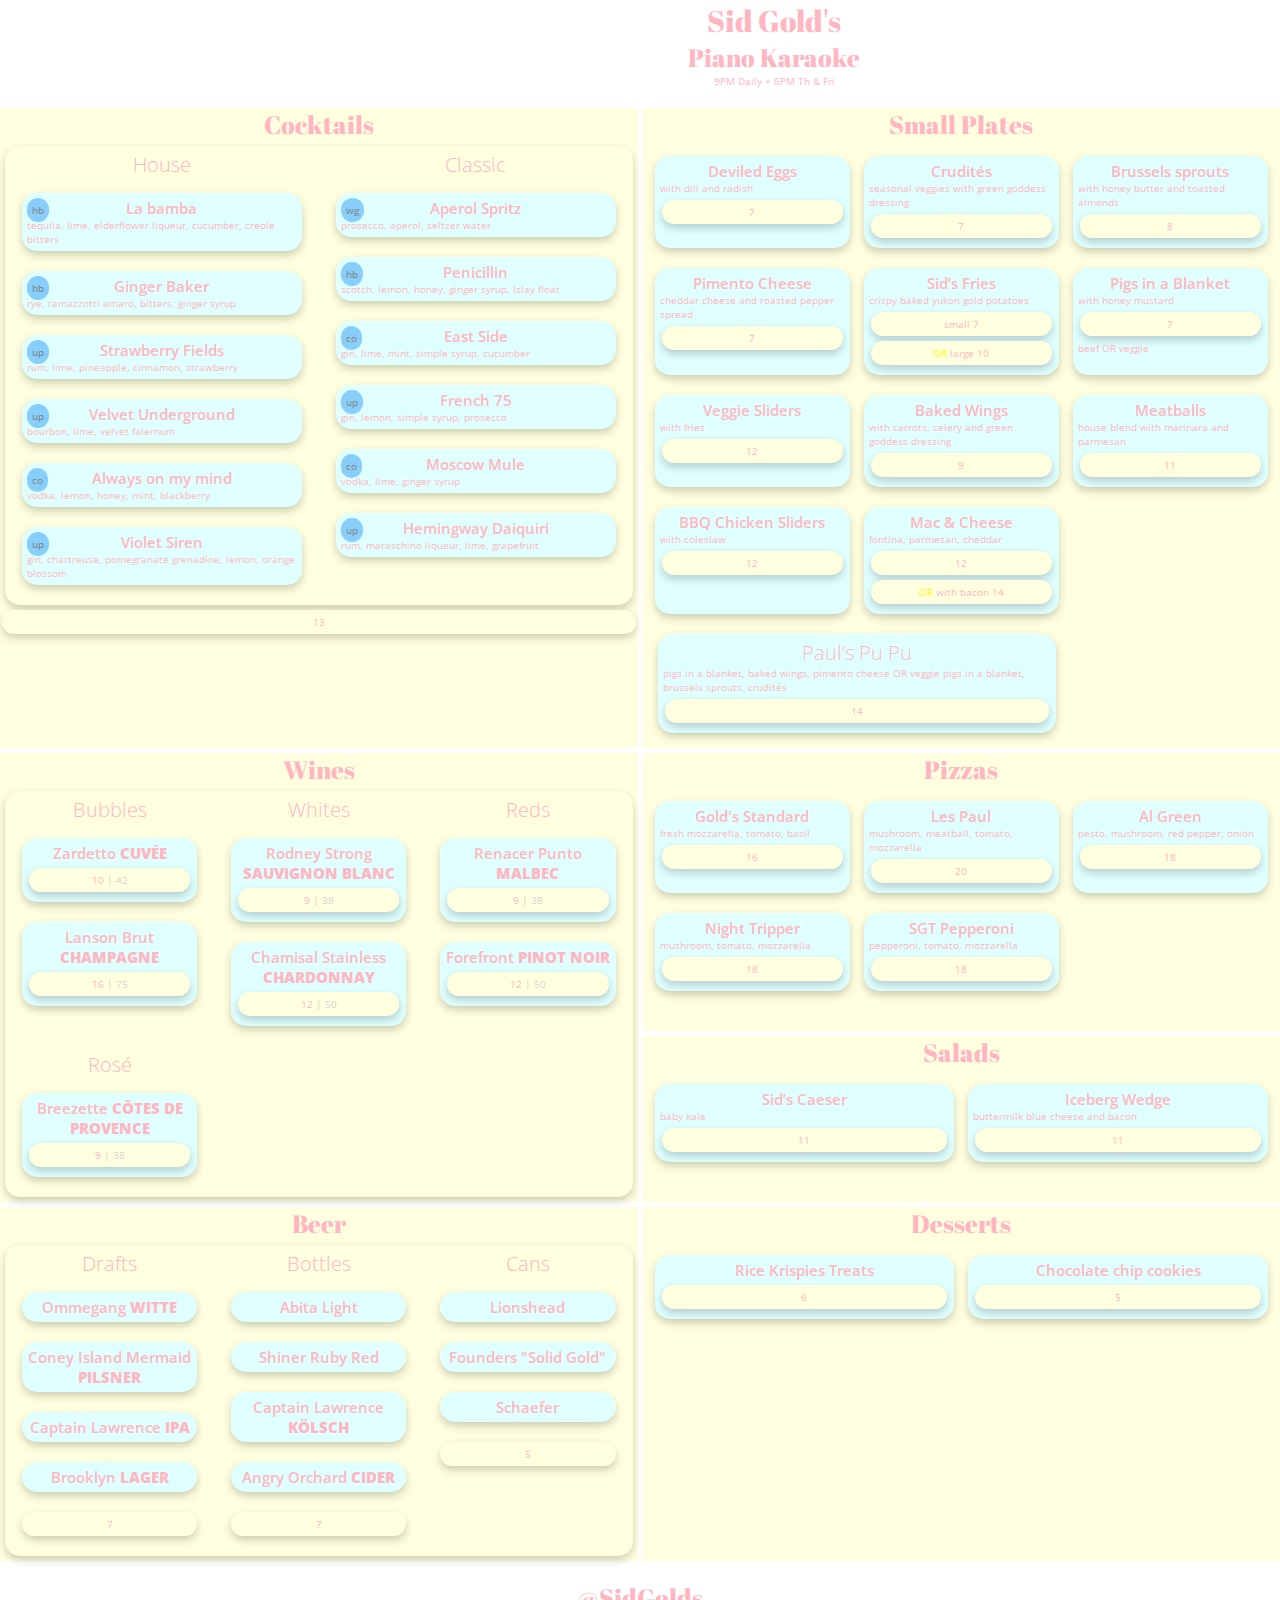
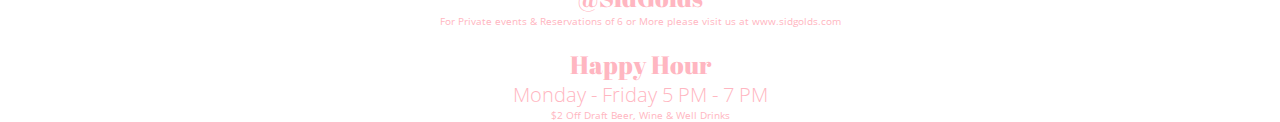
==== Sid.html @ 3a6e5de7 "first draft" ====
<!DOCTYPE html>
<html lang="en" dir="ltr">

<head>
  <meta charset="utf-8">
  <title>Menu</title>
  <link href="https://fonts.googleapis.com/css?family=Abril+Fatface|Open+Sans:300,300i,400,400i,600,600i,700,700i,800,800i" rel="stylesheet">
  <link href="color.css" rel="stylesheet" type="text/css">
  <link href="style.css" rel="stylesheet" type="text/css">
  <link href="layout.css" rel="stylesheet" type="text/css">
</head>


<body>

  <header id="header">
    <h1>Sid Gold's</h1>
    <h2>Piano Karaoke</h2>
    <p>9PM Daily + 6PM Th & Fri</p>
  </header>

  <main id="menu">
    <article id="cocktails">
      <h2>Cocktails</h2>
      <div class="items">
      <article id="house-cocktails">
        <h3>House</h3>
        <article class="items">
          <div class="cocktail highball">
            <h4>La bamba</h4>
            <p>tequila, lime, elderflower liqueur, cucumber, creole bitters</p>
          </div>
          <div class="cocktail highball">
            <h4>Ginger Baker</h4>
            <p>rye, ramazzotti amaro, bitters, ginger syrup</p>
          </div>
          <div class="cocktail up">
            <h4>Strawberry Fields</h4>
            <p>rum, lime, pineapple, cinnamon, strawberry</p>
          </div>
          <div class="cocktail up">
            <h4>Velvet Underground</h4>
            <p>bourbon, lime, velvet falernum</p>
          </div>
          <div class="cocktail collins">
            <h4>Always on my mind</h4>
            <p>vodka, lemon, honey, mint, blackberry</p>
          </div>
          <div class="cocktail up">
            <h4>Violet Siren</h4>
            <p>gin, chartreuse, pomegranate grenadine, lemon, orange blossom</p>
          </div>
        </article>
      </article>
      <article id="classic-cocktails">
        <h3>Classic</h3>
        <article class="items">
          <div class="cocktail wine-glass">
            <h4>Aperol Spritz</h4>
            <p>prosecco, aperol, seltzer water</p>
          </div>
          <div class="cocktail highball">
            <h4>Penicillin</h4>
            <p>scotch, lemon, honey, ginger syrup, Islay float</p>
          </div>
          <div class="cocktail collins">
            <h4>East Side</h4>
            <p>gin, lime, mint, simple syrup, cucumber</p>
          </div>
          <div class="cocktail up">
            <h4>French 75</h4>
            <p>gin, lemon, simple syrup, prosecco</p>
          </div>
          <div class="cocktail collins">
            <h4>Moscow Mule</h4>
            <p>vodka, lime, ginger syrup</p>
          </div>
          <div class="cocktail up">
            <h4>Hemingway Daiquiri</h4>
            <p>rum, maraschino liqueur, lime, grapefruit</p>
          </div>
        </article>
      </article>
    </div>
    <p class="price">13</p>
    </article>

    <article id="wines">
      <h2>Wines</h2>
      <div class="items">
      <article id="bubbles">
        <h3>Bubbles</h3>
        <article class="items">
          <div class="wine">
            <h4>Zardetto <span class="wine-type">Cuvée</span></h4>
            <p class="price">10<span class="bottle-price">42</span></p>
          </div>
          <div class="wine">
            <h4>Lanson Brut <span class="wine-type">Champagne</span></h4>
            <p class="price">16<span class="bottle-price">75</span></p>
          </div>
        </article>
      </article>
      <article id="whites">
        <h3>Whites</h3>
        <article class="items">
          <div class="wine">
            <h4>Rodney Strong <span class="wine-type">Sauvignon Blanc</span></h4>
            <p class="price">9<span class="bottle-price">38</span></p>
          </div>
          <div class="wine">
            <h4>Chamisal Stainless <span class="wine-type">Chardonnay</span></h4>
            <p class="price">12<span class="bottle-price">50</span></p>
          </div>
        </article>
      </article>
      <article id="reds">
        <h3>Reds</h3>
        <article class="items">
          <div class="wine">
            <h4>Renacer Punto <span class="wine-type">Malbec</span></h4>
            <p class="price">9<span class="bottle-price">38</span></p>
          </div>
          <div class="wine">
            <h4>Forefront <span class="wine-type">Pinot Noir</span></h4>
            <p class="price">12<span class="bottle-price">50</span></p>
          </div>
        </article>
      </article>
      <article id="roses">
        <h3>Rosé</h3>
        <article class="items">
          <div class="wine">
            <h4>Breezette <span class="wine-type">Côtes de Provence</span></h4>
            <p class="price">9<span class="bottle-price">38</span></p>
          </div>
        </article>
      </article>
    </div>
    </article>

    <article id="beers">
      <h2>Beer</h2>
      <div class="items">
      <article id="drafts">
        <h3>Drafts</h3>
        <article class="items">
          <div class="beer">
            <h4>Ommegang <span class="beer-type">Witte</span></h4>
          </div>
          <div class="beer">
            <h4>Coney Island Mermaid <span class="beer-type">Pilsner</span></h4>
          </div>
          <div class="beer">
            <h4>Captain Lawrence <span class="beer-type">IPA</span></h4>
          </div>
          <div class="beer">
            <h4>Brooklyn <span class="beer-type">Lager</span></h4>
          </div>
          <p class="price">7</p>
        </article>
      </article>
      <article id="bottles">
        <h3>Bottles</h3>
        <article class="items">
          <div class="beer">
            <h4>Abita Light</h4>
          </div>
          <div class="beer">
            <h4>Shiner Ruby Red</h4>
          </div>
          <div class="beer">
            <h4>Captain Lawrence <span class="beer-type">Kölsch</span></h4>
          </div>
          <div class="beer">
            <h4>Angry Orchard <span class="beer-type">Cider</span></h4>
          </div>
          <p class="price">7</p>
        </article>
      </article>
      <article id="cans">
        <h3>Cans</h3>
        <article class="items">
          <div class="beer">
            <h4>Lionshead</h4>
          </div>
          <div class="beer">
            <h4>Founders "Solid Gold"</h4>
          </div>
          <div class="beer">
            <h4>Schaefer</h4>
          </div>
          <p class="price">5</p>
        </article>
      </article>
    </div>
    </article>

    <article id="small-plates">
      <h2>Small Plates</h2>
      <article class="items">
        <div class="food">
          <h4>Deviled Eggs</h4>
          <p>with dill and radish</p>
          <p class="price">7</p>
        </div>
        <div class="food">
          <h4>Crudités</h4>
          <p>seasonal veggies with green goddess dressing</p>
          <p class="price">7</p>
        </div>
        <div class="food">
          <h4>Brussels sprouts</h4>
          <p>with honey butter and toasted almonds</p>
          <p class="price">8</p>
        </div>
        <div class="food">
          <h4>Pimento Cheese</h4>
          <p>cheddar cheese and roasted pepper spread</p>
          <p class="price">7</p>
        </div>
        <div class="food">
          <h4>Sid’s Fries</h4>
          <p>crispy baked yukon gold potatoes</p>
          <p class="price">small 7</p>
          <p class="price">large 10</p>
        </div>
        <div class="food">
          <h4>Pigs in a Blanket</h4>
          <p>with honey mustard</p>
          <p class="price">7</p>
          <p>beef OR veggie</p>
        </div>
        <div class="food">
          <h4>Veggie Sliders</h4>
          <p>with fries</p>
          <p class="price">12</p>
        </div>
        <div class="food">
          <h4>Baked Wings</h4>
          <p>with carrots, celery and green goddess dressing</p>
          <p class="price">9</p>
        </div>
        <div class="food">
          <h4>Meatballs</h4>
          <p>house blend with marinara and parmesan</p>
          <p class="price">11</p>
        </div>
        <div class="food">
          <h4>BBQ Chicken Sliders</h4>
          <p>with coleslaw</p>
          <p class="price">12</p>
        </div>
        <div class="food">
          <h4>Mac & Cheese</h4>
          <p>fontina, parmesan, cheddar</p>
          <p class="price">12</p>
          <p class="price">with bacon 14</p>
        </div>

        <div id="pupu">
          <h3>Paul’s Pu Pu</h3>
          <p>pigs in a blanket, baked wings, pimento cheese OR veggie pigs in a blanket, brussels sprouts, crudités</p>
          <p class="price">14</p>
        </div>
    </article>


    </article>

    <article id="pizzas">
      <h2>Pizzas</h2>
      <article class="items">
        <div class="pizza">
          <h4>Gold's Standard</h4>
          <p>fresh mozzarella, tomato, basil</p>
          <p class="price">16</p>
        </div>
        <div class="pizza">
          <h4>Les Paul</h4>
          <p>mushroom, meatball, tomato, mozzarella</p>
          <p class="price">20</p>
        </div>
        <div class="pizza">
          <h4>Al Green</h4>
          <p>pesto, mushroom, red pepper, onion</p>
          <p class="price">18</p>
        </div>
        <div class="pizza">
          <h4>Night Tripper</h4>
          <p>mushroom, tomato, mozzarella</p>
          <p class="price">18</p>
        </div>
        <div class="pizza">
          <h4>SGT Pepperoni</h4>
          <p>pepperoni, tomato, mozzarella</p>
          <p class="price">18</p>
        </div>
      </article>
    </article>

    <article id="salads">
      <h2>Salads</h2>
      <article class="items">
        <div class="salad">
          <h4>Sid’s Caeser</h4>
          <p>baby kale</p>
          <p class="price">11</p>
        </div>
        <div class="salad">
          <h4>Iceberg Wedge</h4>
          <p>buttermilk blue cheese and bacon</p>
          <p class="price">11</p>
        </div>
      </article>
    </article>

    <article id="desserts">
      <h2>Desserts</h2>
      <article class="items">
        <div class="dessert">
          <h4>Rice Krispies Treats</h4>
          <p class="price">6</p>
        </div>
        <div class="dessert">
          <h4>Chocolate chip cookies</h4>
          <p class="price">5</p>
        </div>
      </article>
    </article>
  </main>


  <aside id="happy-hour">
    <h2>Happy Hour</h2>
    <h3>Monday - Friday 5 PM - 7 PM</h3>
    <p>$2 Off Draft Beer, Wine & Well Drinks</p>
  </aside>
  <footer id="info">
    <h2>@SidGolds</h2>
    <p>For Private events & Reservations of 6 or More please visit us at www.sidgolds.com</p>
  </footer>
</body>

</html>
---- color.css ----
h1, h2, h3, h4, h5, h6, p {
  color: lightpink;
}
#menu>article {
  background: lightyellow;
}

.items {
background: lightyellow;
}
div {
  background: lightcyan;
}
.price {
  background: lightyellow;
}
.price+.price::before {
  color: yellow;
}
.bottle-price {
  color: lightgrey;
}
.items {
  color: gray;
}
.cocktail::before {
  background: lightskyblue;
}
div, .price {
  border-radius: 15px;
  box-shadow: 0 4px 8px 0 rgba(0, 0, 0, 0.2);
  transition: 0.3s;
}
div:hover {
  box-shadow: 0 8px 16px 0 rgba(0, 0, 0, 0.2);
}
---- style.css ----
* {
  padding: 0;
  margin: 0;
}
html {
  box-sizing: border-box;
}
h1, h2, h3, h4, h5, h6 {
  font-size: 100%;
  font-weight: normal;
  text-align: center;
}
*, *:before, *:after {
  box-sizing: inherit;
}
h1 {
  font-size: 3em;
  font-family: 'Abril Fatface', cursive;
}
h2 {
  font-size: 2.5em;
  font-family: 'Abril Fatface', cursive;
}
h3 {
  font-size: 2em;
  font-family: 'Open Sans', sans-serif;
  font-weight: 100;
}
h4 {
  font-size: 1.5em;
  font-family: 'Open Sans', sans-serif;
  font-weight: 600;
}

body {
  font-size: 10px;
  font-family: 'Open Sans', sans-serif;
}
#logo {
  grid-area: logo;
  background-image: url("http://sidgolds.com/wp-content/uploads/2015/06/sidgold_logo_ret.png");
  background-size: 100% auto;
  background-repeat: no-repeat;
}

header, footer, aside {
  text-align: center;
  /* margin: 2em;
  padding: 1em; */
}

.price {
  text-align: center;
}
.items, #pupu {
  border-radius: 15px;
  padding: .5em;
  margin: .5em;
}
div, .price {
  padding: .5em;
  margin: .5em .2em;
}
.price+.price::before {
  content: "OR ";
}
.bottle-price {
}
.bottle-price::before {
  content: " | ";
}
.wine-type, .beer-type {
  text-transform: uppercase;
  font-weight: 800;
}
.up::before {
  content: "up";
}
.collins::before {
  content: "co";
}
.highball::before {
  content: "hb";
}
.wine-glass::before {
  content: "wg";
}
.cocktail::before {
  padding: .5em;
  border-radius: 25px;
  position: absolute;
}
---- layout.css ----
body, main, .items {
  display: grid;
}
body {
  grid-gap: 2em;
  grid-template-columns: auto;
  grid-auto-rows: auto;
  /* grid-auto-rows: minmax(100px, auto); */
  grid-template-columns: 1fr 2fr 2fr;
  grid-template-areas: "logo header header" "menu menu menu" "info info info" "happy-hour happy-hour happy-hour";
}
#header {
  grid-area: header;
}
#info {
  grid-area: info;
}
#happy-hour {
  grid-area: happy-hour;
}
#wines {
  grid-area: wines
}
#cocktails {
  grid-area: cocktails;
}
#beers {
  grid-area: beers
}

#small-plates {
  grid-area: food
}

#pizzas {
  grid-area: pizzas
}

#salads {
  grid-area: salads
}

#desserts {
  grid-area: desserts

}

#menu {
  grid-area: menu;
  /* grid-auto-rows: minmax(100px, auto); */
  justify-content: space-around;
  grid-gap: .5em;
  grid-template-columns: repeat(2, 1fr);
  grid-template-areas: "cocktails food"
                        "wines pizzas"
                        "wines salads"
                        "beers desserts";
  /* grid-template-columns: repeat(auto-fit, minmax(300px, 1fr)); */
}

  .items {
    /* display: grid; */
    grid-gap: 1em;
    grid-template-columns: repeat(auto-fit, minmax(150px, 1fr));
  }
#pupu {
  grid-column-end: span 2;
}
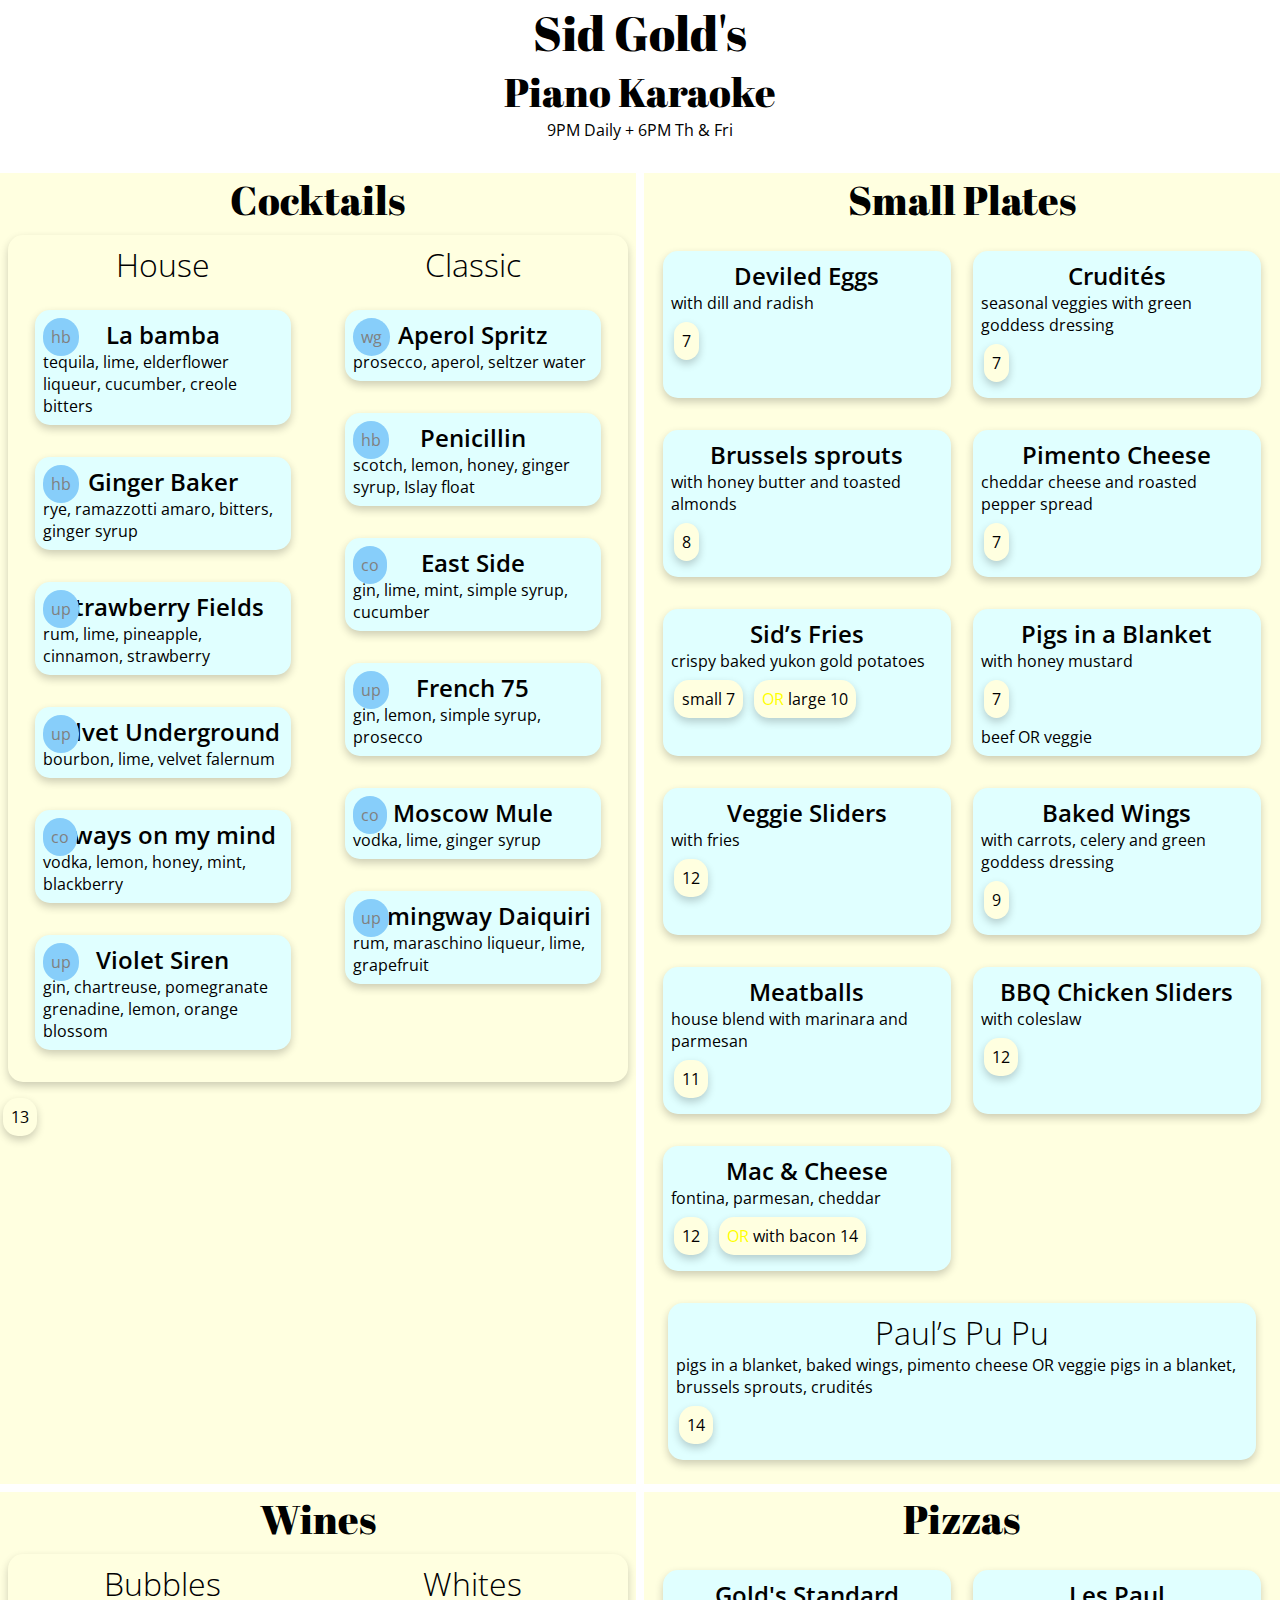
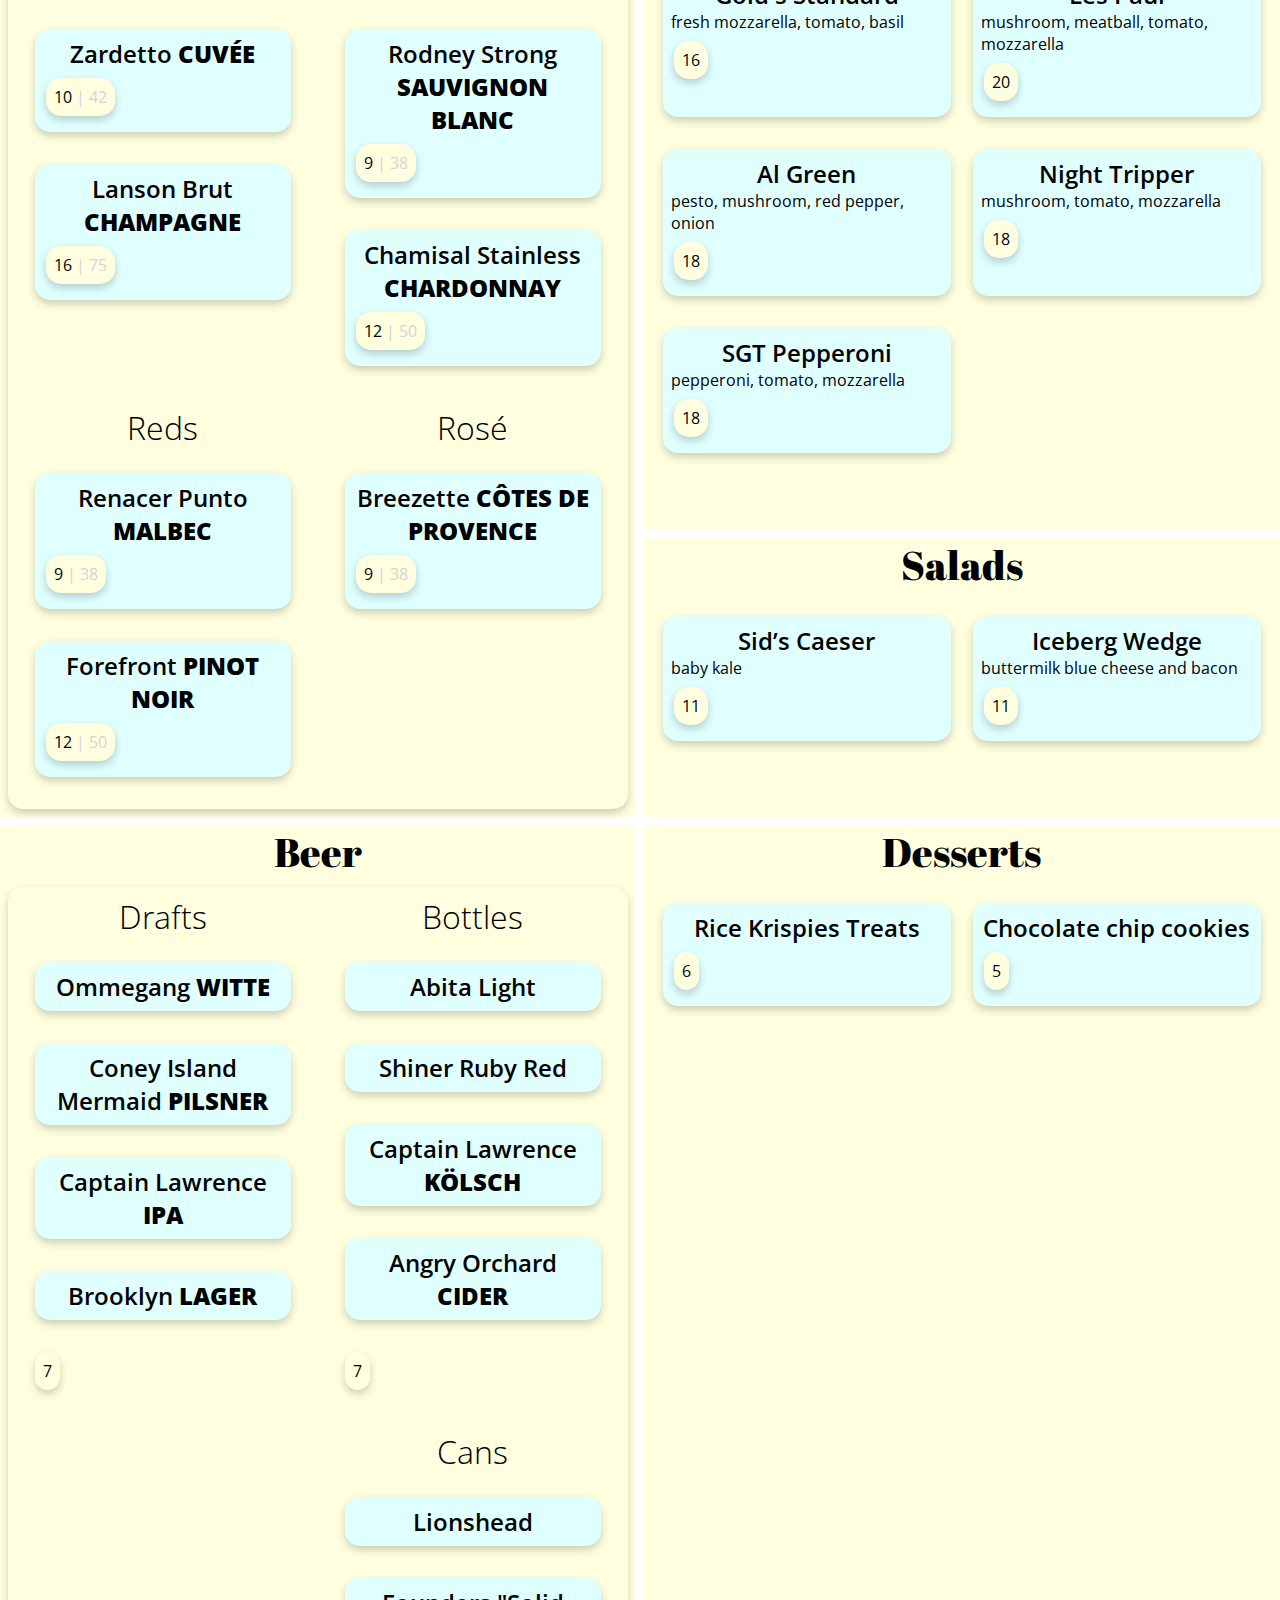
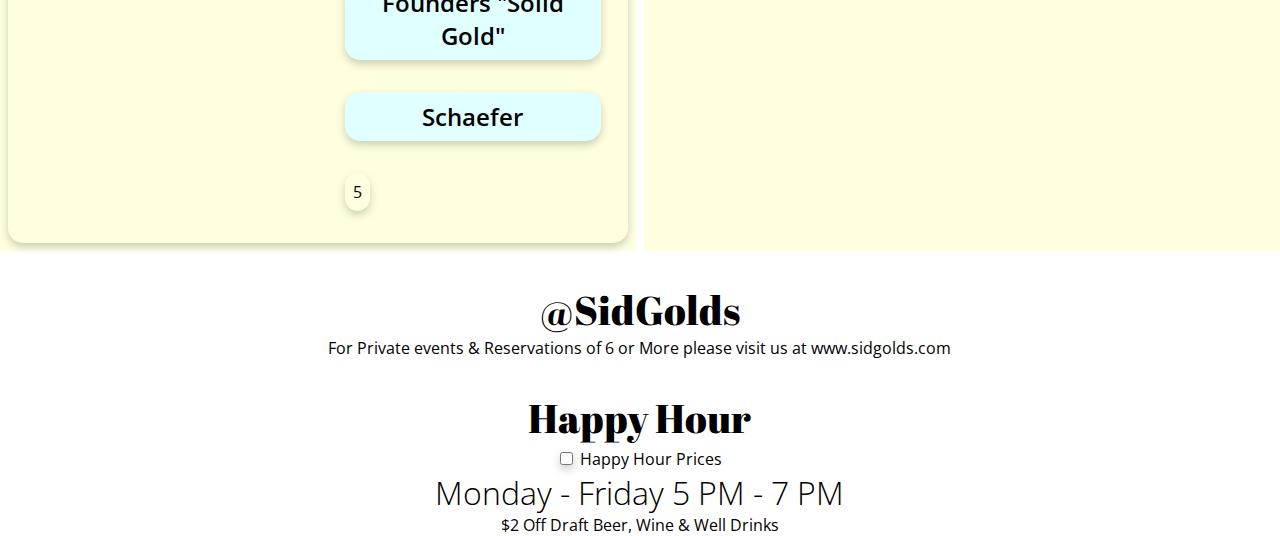
==== commit 2bf18363: "fresh merge" ====
--- a/Sid.html
+++ b/Sid.html
@@ -5,9 +5,31 @@
   <meta charset="utf-8">
   <title>Menu</title>
   <link href="https://fonts.googleapis.com/css?family=Abril+Fatface|Open+Sans:300,300i,400,400i,600,600i,700,700i,800,800i" rel="stylesheet">
+  <link href="layout.css" rel="stylesheet" type="text/css">
+  <link href="style.css" rel="stylesheet" type="text/css">
+  <link href="toggle.css" rel="stylesheet" type="text/css">
   <link href="color.css" rel="stylesheet" type="text/css">
-  <link href="style.css" rel="stylesheet" type="text/css">
-  <link href="layout.css" rel="stylesheet" type="text/css">
+  <meta name="viewport" content="width=device-width, initial-scale=1.0">
+  <!-- <style>
+    @media print {
+
+      footer,
+      #happy-hour {
+        display: none;
+      }
+      body {
+        /* height:100vh!important; */
+        padding: 0 !important;
+        margin: 0 !important;
+        color: black;
+      }
+    }
+
+    @page {
+      size: letter landscape;
+      margin: 0;
+    }
+  </style> -->
 </head>
 
 
@@ -23,177 +45,177 @@
     <article id="cocktails">
       <h2>Cocktails</h2>
       <div class="items">
-      <article id="house-cocktails">
-        <h3>House</h3>
-        <article class="items">
-          <div class="cocktail highball">
-            <h4>La bamba</h4>
-            <p>tequila, lime, elderflower liqueur, cucumber, creole bitters</p>
-          </div>
-          <div class="cocktail highball">
-            <h4>Ginger Baker</h4>
-            <p>rye, ramazzotti amaro, bitters, ginger syrup</p>
-          </div>
-          <div class="cocktail up">
-            <h4>Strawberry Fields</h4>
-            <p>rum, lime, pineapple, cinnamon, strawberry</p>
-          </div>
-          <div class="cocktail up">
-            <h4>Velvet Underground</h4>
-            <p>bourbon, lime, velvet falernum</p>
-          </div>
-          <div class="cocktail collins">
-            <h4>Always on my mind</h4>
-            <p>vodka, lemon, honey, mint, blackberry</p>
-          </div>
-          <div class="cocktail up">
-            <h4>Violet Siren</h4>
-            <p>gin, chartreuse, pomegranate grenadine, lemon, orange blossom</p>
-          </div>
-        </article>
-      </article>
-      <article id="classic-cocktails">
-        <h3>Classic</h3>
-        <article class="items">
-          <div class="cocktail wine-glass">
-            <h4>Aperol Spritz</h4>
-            <p>prosecco, aperol, seltzer water</p>
-          </div>
-          <div class="cocktail highball">
-            <h4>Penicillin</h4>
-            <p>scotch, lemon, honey, ginger syrup, Islay float</p>
-          </div>
-          <div class="cocktail collins">
-            <h4>East Side</h4>
-            <p>gin, lime, mint, simple syrup, cucumber</p>
-          </div>
-          <div class="cocktail up">
-            <h4>French 75</h4>
-            <p>gin, lemon, simple syrup, prosecco</p>
-          </div>
-          <div class="cocktail collins">
-            <h4>Moscow Mule</h4>
-            <p>vodka, lime, ginger syrup</p>
-          </div>
-          <div class="cocktail up">
-            <h4>Hemingway Daiquiri</h4>
-            <p>rum, maraschino liqueur, lime, grapefruit</p>
-          </div>
-        </article>
-      </article>
-    </div>
-    <p class="price">13</p>
+        <article id="house-cocktails">
+          <h3>House</h3>
+          <article class="items">
+            <div class="cocktail highball">
+              <h4>La bamba</h4>
+              <p>tequila, lime, elderflower liqueur, cucumber, creole bitters</p>
+            </div>
+            <div class="cocktail highball">
+              <h4>Ginger Baker</h4>
+              <p>rye, ramazzotti amaro, bitters, ginger syrup</p>
+            </div>
+            <div class="cocktail up">
+              <h4>Strawberry Fields</h4>
+              <p>rum, lime, pineapple, cinnamon, strawberry</p>
+            </div>
+            <div class="cocktail up">
+              <h4>Velvet Underground</h4>
+              <p>bourbon, lime, velvet falernum</p>
+            </div>
+            <div class="cocktail collins">
+              <h4>Always on my mind</h4>
+              <p>vodka, lemon, honey, mint, blackberry</p>
+            </div>
+            <div class="cocktail up">
+              <h4>Violet Siren</h4>
+              <p>gin, chartreuse, pomegranate grenadine, lemon, orange blossom</p>
+            </div>
+          </article>
+        </article>
+        <article id="classic-cocktails">
+          <h3>Classic</h3>
+          <article class="items">
+            <div class="cocktail wine-glass">
+              <h4>Aperol Spritz</h4>
+              <p>prosecco, aperol, seltzer water</p>
+            </div>
+            <div class="cocktail highball">
+              <h4>Penicillin</h4>
+              <p>scotch, lemon, honey, ginger syrup, Islay float</p>
+            </div>
+            <div class="cocktail collins">
+              <h4>East Side</h4>
+              <p>gin, lime, mint, simple syrup, cucumber</p>
+            </div>
+            <div class="cocktail up">
+              <h4>French 75</h4>
+              <p>gin, lemon, simple syrup, prosecco</p>
+            </div>
+            <div class="cocktail collins">
+              <h4>Moscow Mule</h4>
+              <p>vodka, lime, ginger syrup</p>
+            </div>
+            <div class="cocktail up">
+              <h4>Hemingway Daiquiri</h4>
+              <p>rum, maraschino liqueur, lime, grapefruit</p>
+            </div>
+          </article>
+        </article>
+      </div>
+      <p class="price">13</p>
     </article>
 
     <article id="wines">
       <h2>Wines</h2>
       <div class="items">
-      <article id="bubbles">
-        <h3>Bubbles</h3>
-        <article class="items">
-          <div class="wine">
-            <h4>Zardetto <span class="wine-type">Cuvée</span></h4>
-            <p class="price">10<span class="bottle-price">42</span></p>
-          </div>
-          <div class="wine">
-            <h4>Lanson Brut <span class="wine-type">Champagne</span></h4>
-            <p class="price">16<span class="bottle-price">75</span></p>
-          </div>
-        </article>
-      </article>
-      <article id="whites">
-        <h3>Whites</h3>
-        <article class="items">
-          <div class="wine">
-            <h4>Rodney Strong <span class="wine-type">Sauvignon Blanc</span></h4>
-            <p class="price">9<span class="bottle-price">38</span></p>
-          </div>
-          <div class="wine">
-            <h4>Chamisal Stainless <span class="wine-type">Chardonnay</span></h4>
-            <p class="price">12<span class="bottle-price">50</span></p>
-          </div>
-        </article>
-      </article>
-      <article id="reds">
-        <h3>Reds</h3>
-        <article class="items">
-          <div class="wine">
-            <h4>Renacer Punto <span class="wine-type">Malbec</span></h4>
-            <p class="price">9<span class="bottle-price">38</span></p>
-          </div>
-          <div class="wine">
-            <h4>Forefront <span class="wine-type">Pinot Noir</span></h4>
-            <p class="price">12<span class="bottle-price">50</span></p>
-          </div>
-        </article>
-      </article>
-      <article id="roses">
-        <h3>Rosé</h3>
-        <article class="items">
-          <div class="wine">
-            <h4>Breezette <span class="wine-type">Côtes de Provence</span></h4>
-            <p class="price">9<span class="bottle-price">38</span></p>
-          </div>
-        </article>
-      </article>
-    </div>
+        <article id="bubbles">
+          <h3>Bubbles</h3>
+          <article class="items">
+            <div class="wine">
+              <h4>Zardetto <span class="wine-type">Cuvée</span></h4>
+              <p class="price">10<span class="bottle-price">42</span></p>
+            </div>
+            <div class="wine">
+              <h4>Lanson Brut <span class="wine-type">Champagne</span></h4>
+              <p class="price">16<span class="bottle-price">75</span></p>
+            </div>
+          </article>
+        </article>
+        <article id="whites">
+          <h3>Whites</h3>
+          <article class="items">
+            <div class="wine">
+              <h4>Rodney Strong <span class="wine-type">Sauvignon Blanc</span></h4>
+              <p class="price">9<span class="bottle-price">38</span></p>
+            </div>
+            <div class="wine">
+              <h4>Chamisal Stainless <span class="wine-type">Chardonnay</span></h4>
+              <p class="price">12<span class="bottle-price">50</span></p>
+            </div>
+          </article>
+        </article>
+        <article id="reds">
+          <h3>Reds</h3>
+          <article class="items">
+            <div class="wine">
+              <h4>Renacer Punto <span class="wine-type">Malbec</span></h4>
+              <p class="price">9<span class="bottle-price">38</span></p>
+            </div>
+            <div class="wine">
+              <h4>Forefront <span class="wine-type">Pinot Noir</span></h4>
+              <p class="price">12<span class="bottle-price">50</span></p>
+            </div>
+          </article>
+        </article>
+        <article id="roses">
+          <h3>Rosé</h3>
+          <article class="items">
+            <div class="wine">
+              <h4>Breezette <span class="wine-type">Côtes de Provence</span></h4>
+              <p class="price">9<span class="bottle-price">38</span></p>
+            </div>
+          </article>
+        </article>
+      </div>
     </article>
 
     <article id="beers">
       <h2>Beer</h2>
       <div class="items">
-      <article id="drafts">
-        <h3>Drafts</h3>
-        <article class="items">
-          <div class="beer">
-            <h4>Ommegang <span class="beer-type">Witte</span></h4>
-          </div>
-          <div class="beer">
-            <h4>Coney Island Mermaid <span class="beer-type">Pilsner</span></h4>
-          </div>
-          <div class="beer">
-            <h4>Captain Lawrence <span class="beer-type">IPA</span></h4>
-          </div>
-          <div class="beer">
-            <h4>Brooklyn <span class="beer-type">Lager</span></h4>
-          </div>
-          <p class="price">7</p>
-        </article>
-      </article>
-      <article id="bottles">
-        <h3>Bottles</h3>
-        <article class="items">
-          <div class="beer">
-            <h4>Abita Light</h4>
-          </div>
-          <div class="beer">
-            <h4>Shiner Ruby Red</h4>
-          </div>
-          <div class="beer">
-            <h4>Captain Lawrence <span class="beer-type">Kölsch</span></h4>
-          </div>
-          <div class="beer">
-            <h4>Angry Orchard <span class="beer-type">Cider</span></h4>
-          </div>
-          <p class="price">7</p>
-        </article>
-      </article>
-      <article id="cans">
-        <h3>Cans</h3>
-        <article class="items">
-          <div class="beer">
-            <h4>Lionshead</h4>
-          </div>
-          <div class="beer">
-            <h4>Founders "Solid Gold"</h4>
-          </div>
-          <div class="beer">
-            <h4>Schaefer</h4>
-          </div>
-          <p class="price">5</p>
-        </article>
-      </article>
-    </div>
+        <article id="drafts">
+          <h3>Drafts</h3>
+          <article class="items">
+            <div class="beer">
+              <h4>Ommegang <span class="beer-type">Witte</span></h4>
+            </div>
+            <div class="beer">
+              <h4>Coney Island Mermaid <span class="beer-type">Pilsner</span></h4>
+            </div>
+            <div class="beer">
+              <h4>Captain Lawrence <span class="beer-type">IPA</span></h4>
+            </div>
+            <div class="beer">
+              <h4>Brooklyn <span class="beer-type">Lager</span></h4>
+            </div>
+            <p class="price">7</p>
+          </article>
+        </article>
+        <article id="bottles">
+          <h3>Bottles</h3>
+          <article class="items">
+            <div class="beer">
+              <h4>Abita Light</h4>
+            </div>
+            <div class="beer">
+              <h4>Shiner Ruby Red</h4>
+            </div>
+            <div class="beer">
+              <h4>Captain Lawrence <span class="beer-type">Kölsch</span></h4>
+            </div>
+            <div class="beer">
+              <h4>Angry Orchard <span class="beer-type">Cider</span></h4>
+            </div>
+            <p class="price">7</p>
+          </article>
+        </article>
+        <article id="cans">
+          <h3>Cans</h3>
+          <article class="items">
+            <div class="beer">
+              <h4>Lionshead</h4>
+            </div>
+            <div class="beer">
+              <h4>Founders "Solid Gold"</h4>
+            </div>
+            <div class="beer">
+              <h4>Schaefer</h4>
+            </div>
+            <p class="price">5</p>
+          </article>
+        </article>
+      </div>
     </article>
 
     <article id="small-plates">
@@ -263,7 +285,7 @@
           <p>pigs in a blanket, baked wings, pimento cheese OR veggie pigs in a blanket, brussels sprouts, crudités</p>
           <p class="price">14</p>
         </div>
-    </article>
+      </article>
 
 
     </article>
@@ -333,6 +355,8 @@
 
   <aside id="happy-hour">
     <h2>Happy Hour</h2>
+    <input class="price" type="checkbox" id="happy-hour-toggle" name="happy-hour">
+    <label for="happy-hour">Happy Hour Prices</label>
     <h3>Monday - Friday 5 PM - 7 PM</h3>
     <p>$2 Off Draft Beer, Wine & Well Drinks</p>
   </aside>
--- a/layout.css
+++ b/layout.css
@@ -5,11 +5,10 @@
   grid-gap: 2em;
   grid-template-columns: auto;
   grid-auto-rows: auto;
-  /* grid-auto-rows: minmax(100px, auto); */
   grid-template-columns: 1fr 2fr 2fr;
-  grid-template-areas: "logo header header" "menu menu menu" "info info info" "happy-hour happy-hour happy-hour";
+  grid-template-areas: "header header header" "menu menu menu" "info info info" "happy-hour happy-hour happy-hour";
 }
-#header {
+header {
   grid-area: header;
 }
 #info {
@@ -27,27 +26,20 @@
 #beers {
   grid-area: beers
 }
-
 #small-plates {
   grid-area: food
 }
-
 #pizzas {
   grid-area: pizzas
 }
-
 #salads {
   grid-area: salads
 }
-
 #desserts {
   grid-area: desserts
-
 }
-
 #menu {
   grid-area: menu;
-  /* grid-auto-rows: minmax(100px, auto); */
   justify-content: space-around;
   grid-gap: .5em;
   grid-template-columns: repeat(2, 1fr);
@@ -55,14 +47,16 @@
                         "wines pizzas"
                         "wines salads"
                         "beers desserts";
-  /* grid-template-columns: repeat(auto-fit, minmax(300px, 1fr)); */
 }
 
   .items {
-    /* display: grid; */
     grid-gap: 1em;
-    grid-template-columns: repeat(auto-fit, minmax(150px, 1fr));
+    grid-template-columns: repeat(auto-fit, minmax(250px, 1fr));
   }
 #pupu {
-  grid-column-end: span 2;
+  grid-column: 1 / -1;
 }
+.items article:last-child:not(:nth-child(even)){
+    /* background-color: red; */
+    grid-column-end: -1;
+}
--- a/style.css
+++ b/style.css
@@ -33,7 +33,7 @@
 }
 
 body {
-  font-size: 10px;
+  font-size: 16px;
   font-family: 'Open Sans', sans-serif;
 }
 #logo {
@@ -51,6 +51,8 @@
 
 .price {
   text-align: center;
+  width: fit-content;
+  display: inline-block;
 }
 .items, #pupu {
   border-radius: 15px;
--- a/toggle.css
+++ b/toggle.css
@@ -0,0 +1,12 @@
+/* input[type=checkbox] + label {
+  color: #ccc;
+  font-style: italic;
+}
+input[type=checkbox]:checked + label {
+  color: #f00;
+  font-style: normal;
+}
+input[type=checkbox]:checked + p{
+  color: green;
+  font-style: normal;
+} */
--- a/color.css
+++ b/color.css
@@ -1,6 +1,6 @@
 
 h1, h2, h3, h4, h5, h6, p {
-  color: lightpink;
+  color: black;
 }
 #menu>article {
   background: lightyellow;
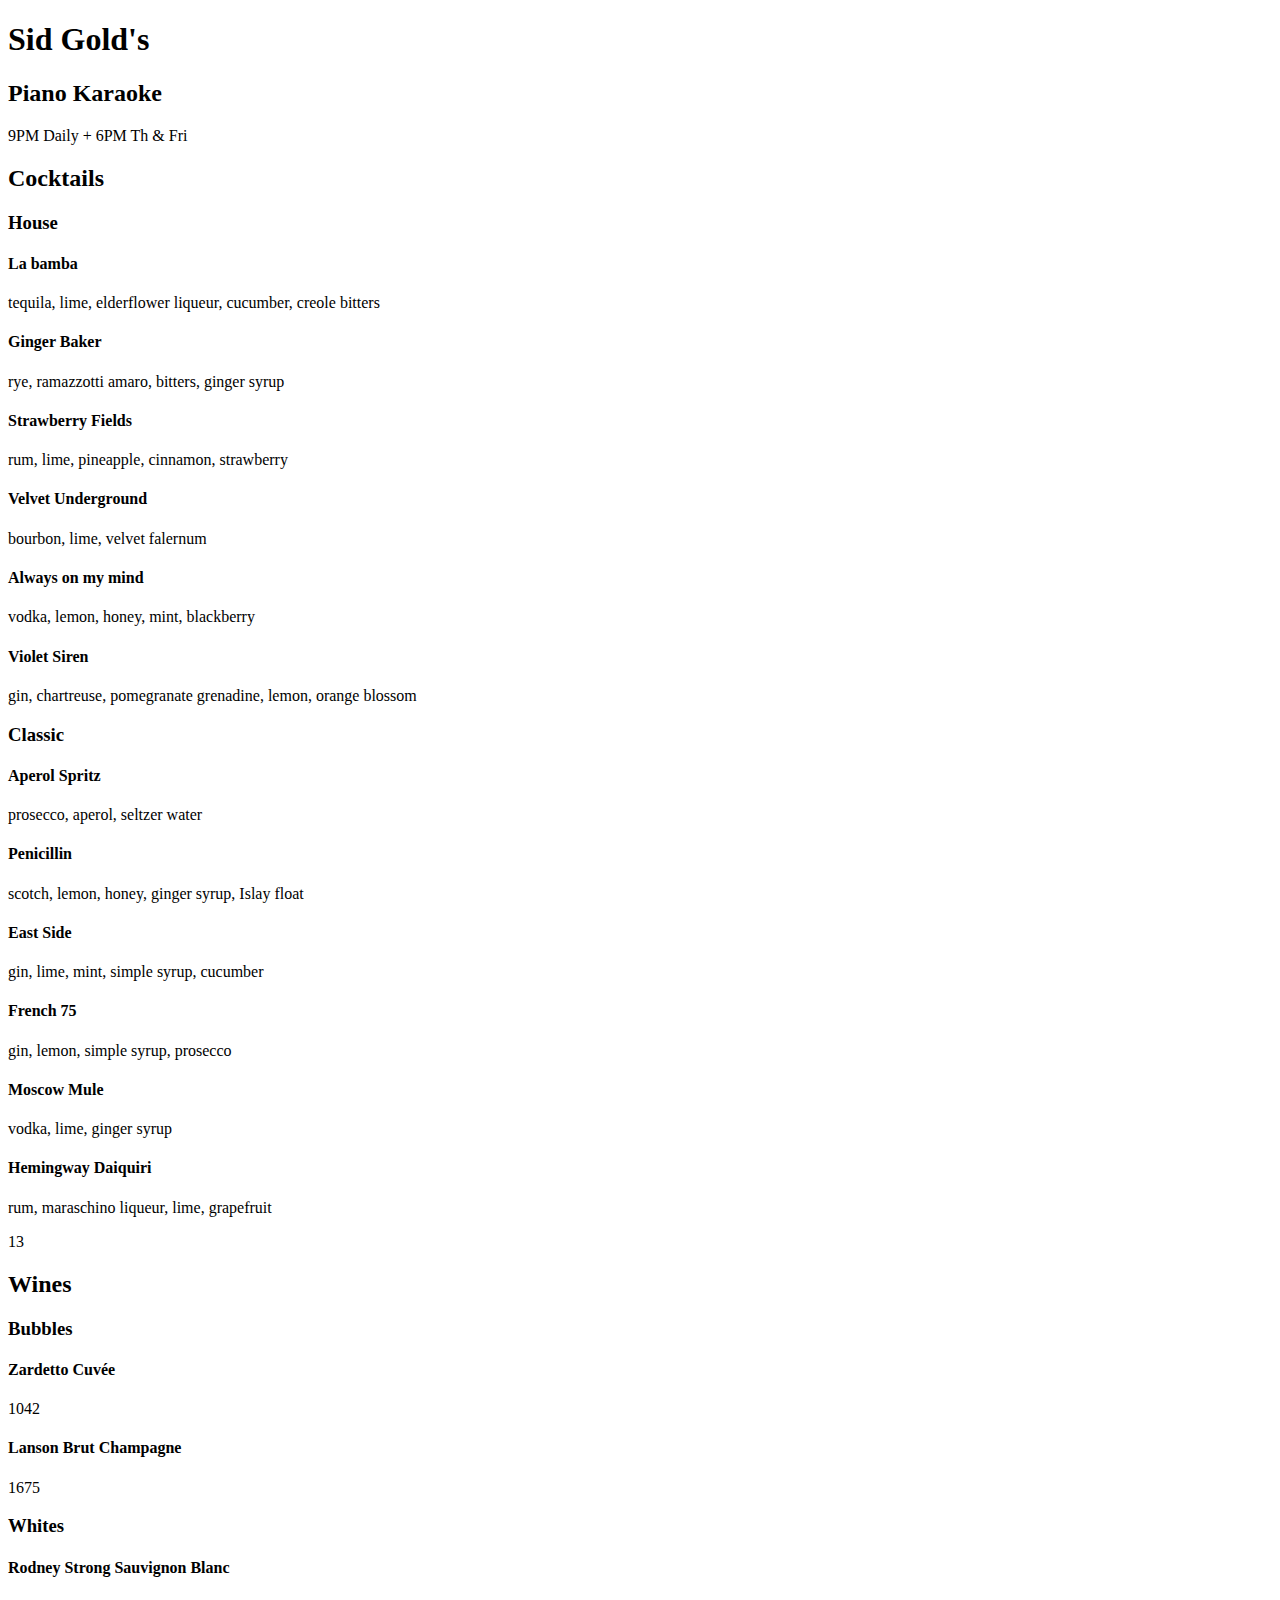
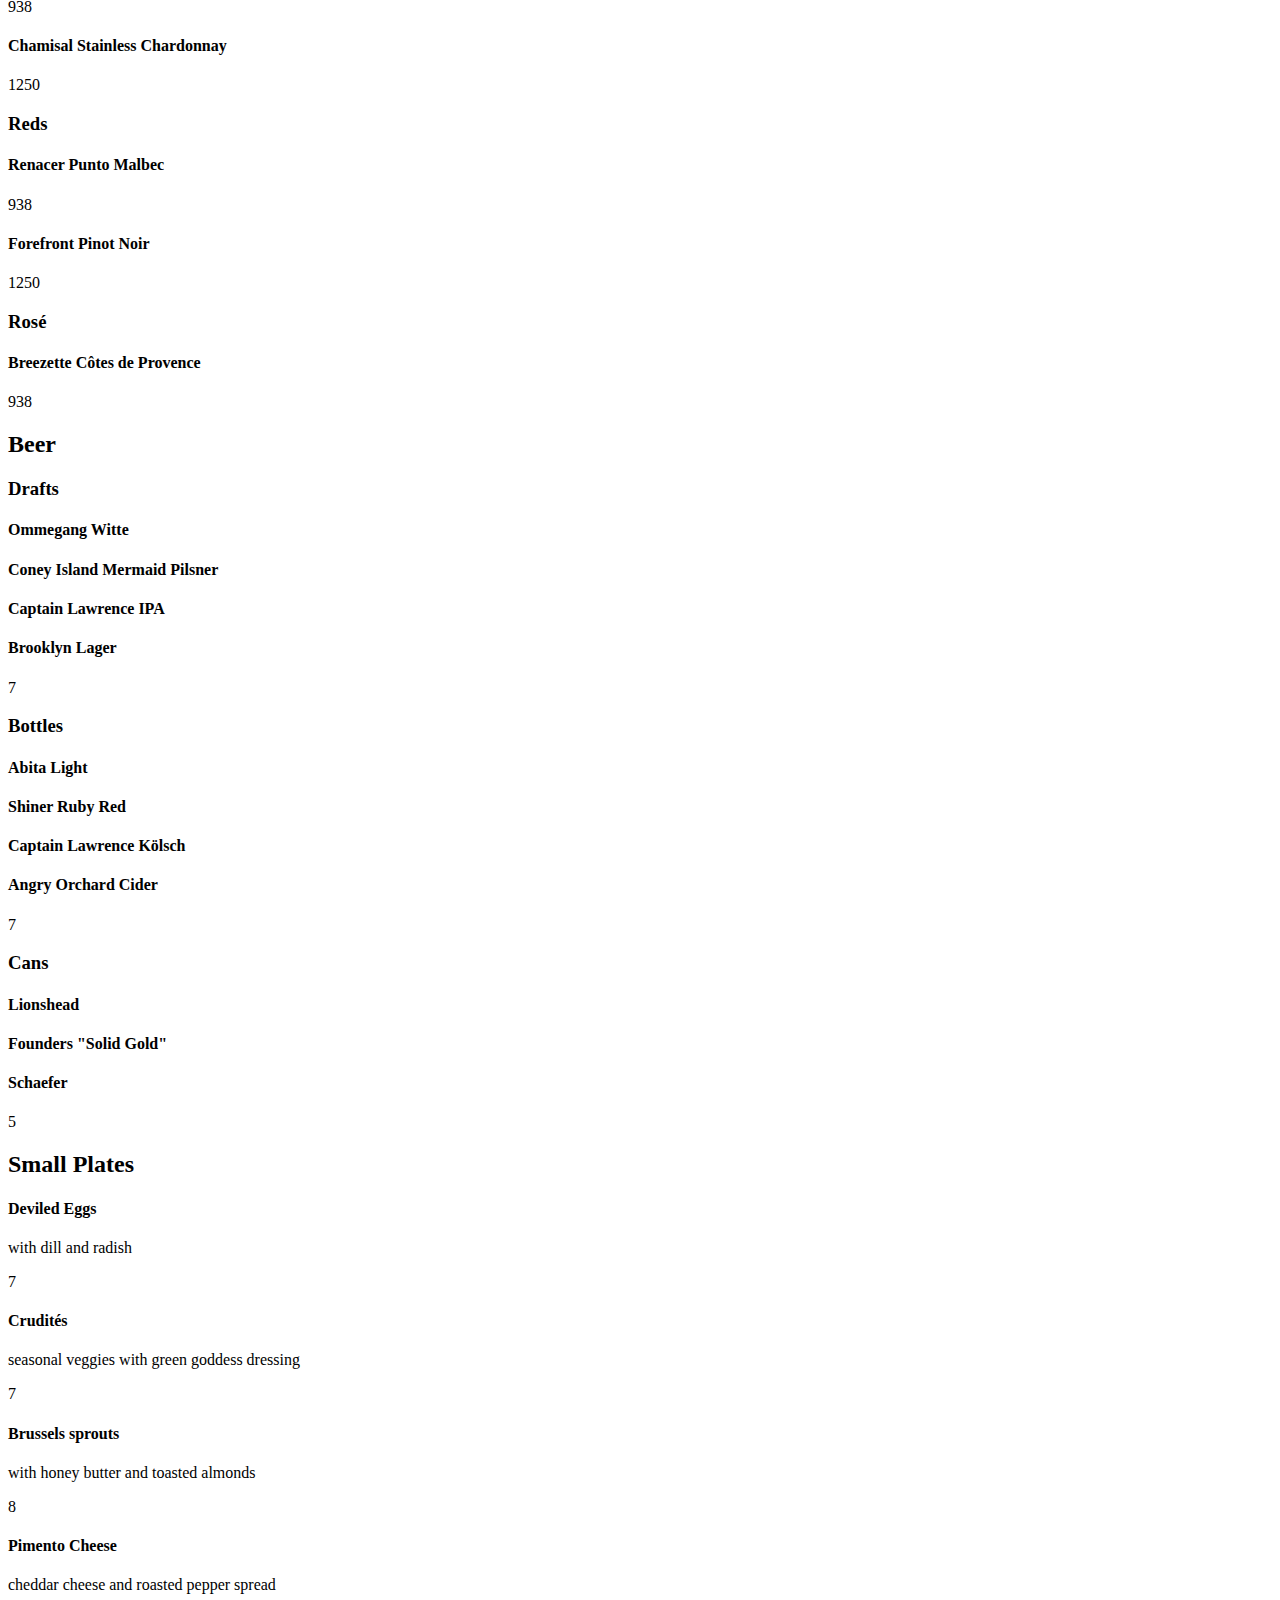
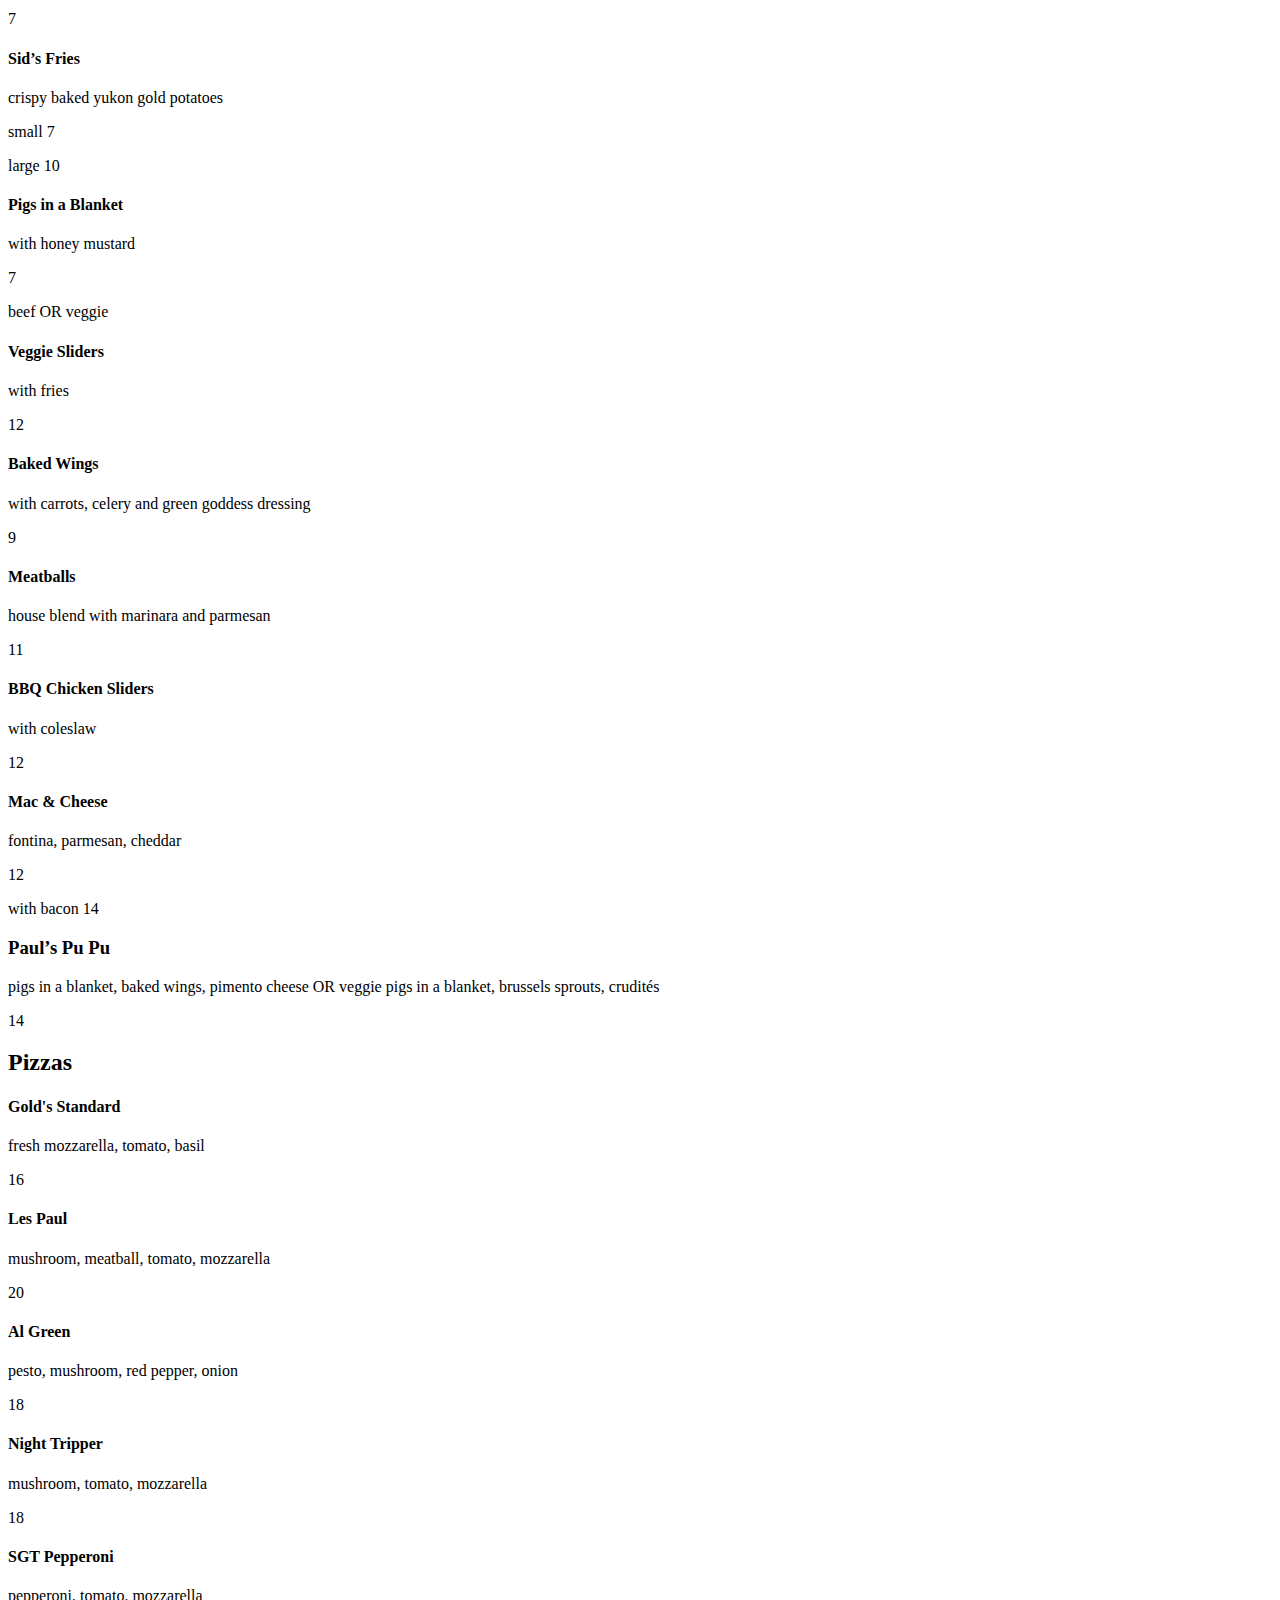
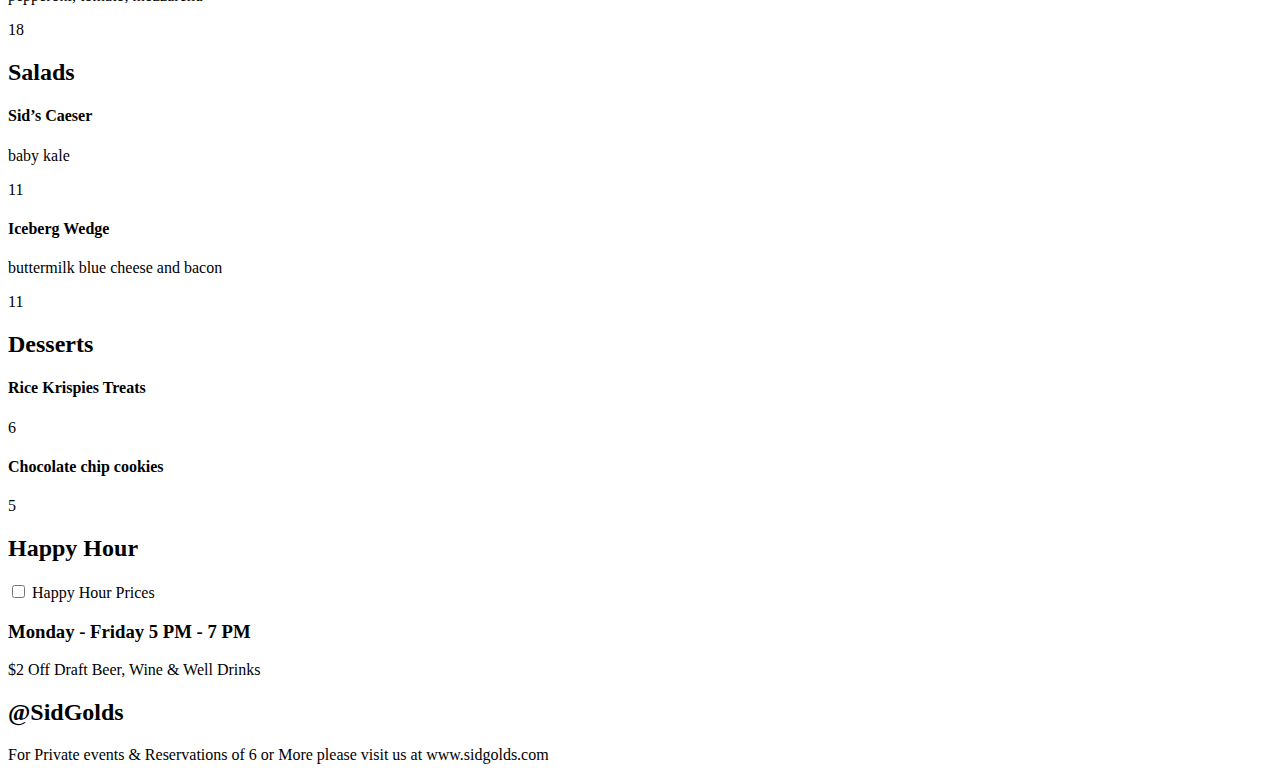
==== commit 9258c309: "updated colors" ====
--- a/Sid.html
+++ b/Sid.html
@@ -5,10 +5,10 @@
   <meta charset="utf-8">
   <title>Menu</title>
   <link href="https://fonts.googleapis.com/css?family=Abril+Fatface|Open+Sans:300,300i,400,400i,600,600i,700,700i,800,800i" rel="stylesheet">
-  <link href="layout.css" rel="stylesheet" type="text/css">
+  <!-- <link href="layout.css" rel="stylesheet" type="text/css">
   <link href="style.css" rel="stylesheet" type="text/css">
   <link href="toggle.css" rel="stylesheet" type="text/css">
-  <link href="color.css" rel="stylesheet" type="text/css">
+  <link href="color.css" rel="stylesheet" type="text/css"> -->
   <meta name="viewport" content="width=device-width, initial-scale=1.0">
   <!-- <style>
     @media print {
@@ -30,6 +30,7 @@
       margin: 0;
     }
   </style> -->
+
 </head>
 
 
--- a/layout.css
+++ b/layout.css
@@ -1,62 +1,116 @@
+/*
+.fallbacks {
+  --navy: #345995;
+  --blue: #2B59C3;
+  --pink: #db5461;
+  --gold: #bb912c;
+  --purple: #6457A6;
+  --darkpurple: #5C2751;
+  --green: #3BA99C;
+  --darkgreen: #21897E;
+} */
+:root {
+      --navy: hsla(217, 48%, 39%, 1);
+      --blue: hsla(222, 64%, 47%, 1);
+      --pink: hsla(354, 65%, 59%, 1);
+      --gold: hsla(42, 62%, 45%, 1);
+      --purple: hsla(250, 31%, 50%, 1);
+      --darkpurple: hsla(312, 40%, 26% ,1);
+      --green: hsla(173, 48%, 45% ,1);
+      --darkgreen: hsla(174, 61%, 33% ,1);
+}
 body, main, .items {
   display: grid;
 }
-body {
-  grid-gap: 2em;
-  grid-template-columns: auto;
-  grid-auto-rows: auto;
-  grid-template-columns: 1fr 2fr 2fr;
-  grid-template-areas: "header header header" "menu menu menu" "info info info" "happy-hour happy-hour happy-hour";
-}
-header {
-  grid-area: header;
-}
-#info {
-  grid-area: info;
-}
-#happy-hour {
-  grid-area: happy-hour;
-}
-#wines {
-  grid-area: wines
-}
-#cocktails {
-  grid-area: cocktails;
-}
-#beers {
-  grid-area: beers
-}
-#small-plates {
-  grid-area: food
-}
-#pizzas {
-  grid-area: pizzas
-}
-#salads {
-  grid-area: salads
-}
-#desserts {
-  grid-area: desserts
-}
-#menu {
-  grid-area: menu;
-  justify-content: space-around;
-  grid-gap: .5em;
-  grid-template-columns: repeat(2, 1fr);
-  grid-template-areas: "cocktails food"
-                        "wines pizzas"
-                        "wines salads"
-                        "beers desserts";
-}
-
+@media only screen and (min-width: 768px) {
+  body {
+    grid-gap: 2em;
+    grid-template-columns: auto;
+    grid-auto-rows: auto;
+    grid-template-columns: 1fr 2fr 2fr;
+    grid-template-areas: "header header header" "menu menu menu" "info info info" "happy-hour happy-hour happy-hour";
+  }
+  header {
+    grid-area: header;
+  }
+  #info {
+    grid-area: info;
+  }
+  #happy-hour {
+    grid-area: happy-hour;
+  }
+  #wines {
+    grid-area: wines
+  }
+  #cocktails {
+    grid-area: cocktails;
+  }
+  #beers {
+    grid-area: beers
+  }
+  #small-plates {
+    grid-area: food
+  }
+  #pizzas {
+    grid-area: pizzas
+  }
+  #salads {
+    grid-area: salads
+  }
+  #desserts {
+    grid-area: desserts
+  }
+  #menu {
+    grid-area: menu;
+    justify-content: space-around;
+    grid-gap: .5em;
+    grid-template-columns: repeat(2, 1fr);
+    grid-template-areas: "cocktails food" "wines pizzas" "wines salads" "beers desserts";
+  }
   .items {
     grid-gap: 1em;
     grid-template-columns: repeat(auto-fit, minmax(250px, 1fr));
   }
-#pupu {
-  grid-column: 1 / -1;
-}
-.items article:last-child:not(:nth-child(even)){
+  #pupu {
+    grid-column: 1 / -1;
+  }
+  .items article:last-child:not(:nth-child(even)) {
     /* background-color: red; */
     grid-column-end: -1;
+  }
 }
+@media only screen and (min-width: 320px) {
+  #header {
+    background-color: yellow;
+  }
+}
+@media only screen and (min-width: 375px) {
+  #header {
+    background-color: lightgreen;
+  }
+}
+@media only screen and (min-width: 414px) {
+  #header {
+    background-color: pink;
+  }
+}
+@media only screen and (min-width: 768px) {
+  #header {
+    background-color: lightblue;
+  }
+}
+@media only screen and (min-width: 1024px) {
+  #header {
+    background-color: salmon;
+  }
+}
+@media only screen and (min-width: 1224px) {
+  #header {
+    background-color: violet;
+  }
+}
+@media only screen and (min-width: 1824px) {
+  #header {
+    background-color: orangered;
+  }
+}
--- a/style.css
+++ b/style.css
@@ -9,6 +9,7 @@
   font-size: 100%;
   font-weight: normal;
   text-align: center;
+  /* font-family: 'IBM Plex Sans', sans-serif; */
 }
 *, *:before, *:after {
   box-sizing: inherit;
@@ -34,6 +35,8 @@
 
 body {
   font-size: 16px;
+  /* font-family: 'IBM Plex Sans', sans-serif; */
+
   font-family: 'Open Sans', sans-serif;
 }
 #logo {
@@ -45,6 +48,8 @@
 
 header, footer, aside {
   text-align: center;
+  font-family: 'IBM Plex Sans Condensed', sans-serif;
+
   /* margin: 2em;
   padding: 1em; */
 }
--- a/color.css
+++ b/color.css
@@ -16,22 +16,23 @@
   background: lightyellow;
 }
 .price+.price::before {
-  color: yellow;
+  color: var(--darkpurple);
 }
 .bottle-price {
-  color: lightgrey;
+  color: black;
+  background: pink;
 }
 .items {
   color: gray;
 }
 .cocktail::before {
-  background: lightskyblue;
+  background: var(--green);
 }
 div, .price {
   border-radius: 15px;
-  box-shadow: 0 4px 8px 0 rgba(0, 0, 0, 0.2);
+  box-shadow: 0 4px 8px 0 var(--navy);
   transition: 0.3s;
 }
 div:hover {
-  box-shadow: 0 8px 16px 0 rgba(0, 0, 0, 0.2);
+  box-shadow: 0 8px 16px 0 var(--blue);
 }
